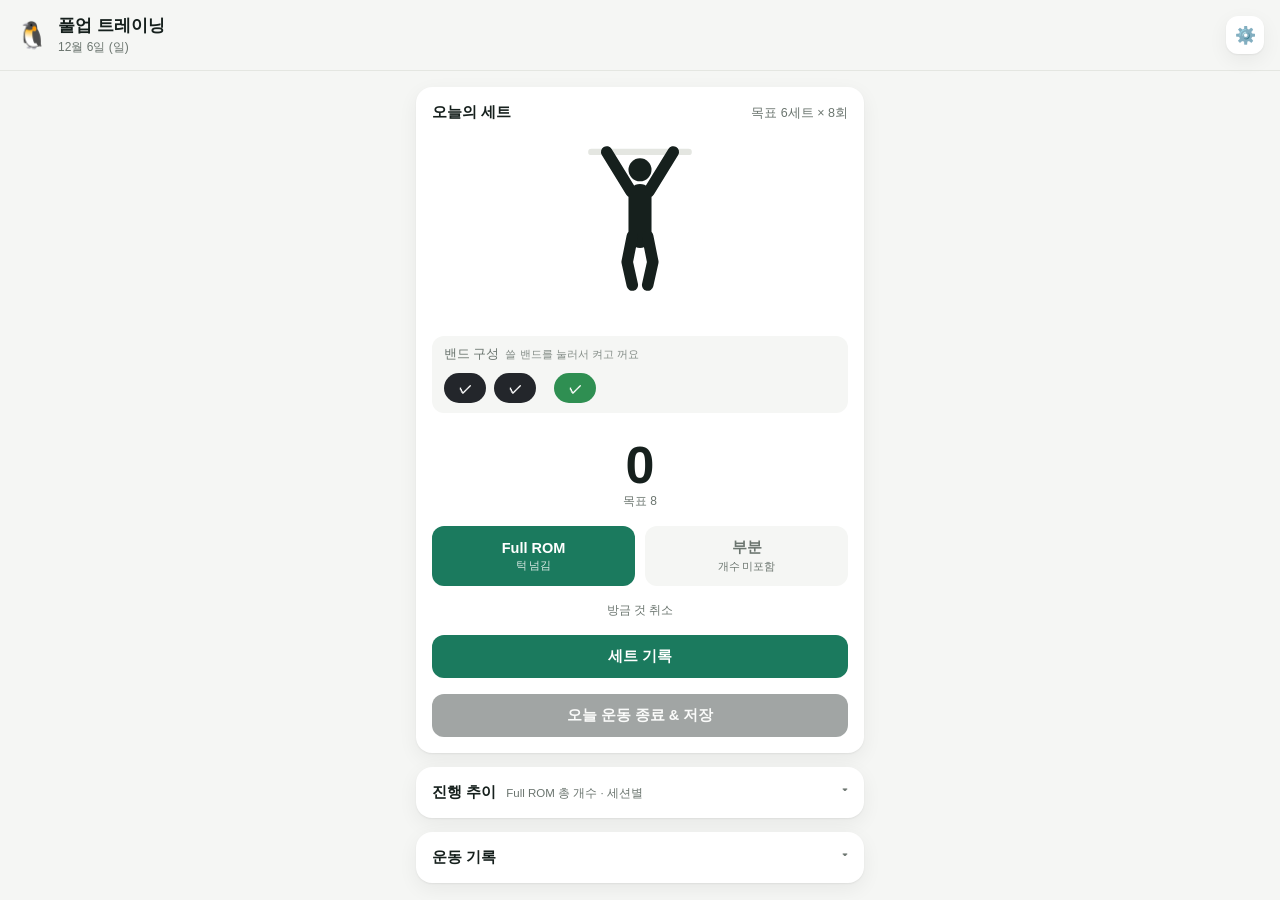
==== pullup/index.html @ 7bb06449 "pullup: 풀업 트레이닝 앱 추가 Co-Authored-By: Claude Opus 5.5 <noreply@anthropic.com>" ====
<!DOCTYPE html>
<html lang="ko">
<head>
<meta charset="UTF-8">
<meta name="viewport" content="width=device-width, initial-scale=1, viewport-fit=cover">
<title>풀업 트레이닝</title>
<meta name="description" content="풀업 세트 기록, 휴식 타이머, Full ROM 진행 추적">
<meta name="theme-color" content="#101314">
<link rel="stylesheet" href="style.css">
</head>
<body>

  <header class="topbar">
    <div class="topbar__title">
      <span class="topbar__emoji">🐧</span>
      <div>
        <h1>풀업 트레이닝</h1>
        <p class="topbar__date" id="todayLabel"></p>
      </div>
    </div>
    <button type="button" class="iconbtn" id="settingsToggle" aria-label="설정 열기">⚙️</button>
  </header>

  <main class="main">

    <section class="card banner banner--upgrade" id="downgradeBanner" hidden>
      <p id="downgradeText"></p>
      <button type="button" class="banner__dismiss" id="downgradeDismiss" aria-label="닫기">✕</button>
    </section>

    <section class="card workout" id="workoutCard">
      <div class="workout__head">
        <h2>오늘의 세트</h2>
        <span class="workout__target" id="targetLabel"></span>
      </div>

      <div class="figure" id="figure">
        <svg viewBox="0 0 100 150" aria-hidden="true">
          <line class="figure__bar" x1="12" y1="14" x2="88" y2="14"/>
          <line class="figure__floor" x1="10" y1="130" x2="90" y2="130"/>
          <path class="figure__limb" id="figArmL"/>
          <path class="figure__limb" id="figArmR"/>
          <circle class="figure__head" id="figHead" r="9"/>
          <path class="figure__torso" id="figTorso"/>
          <path class="figure__limb" id="figLegL"/>
          <path class="figure__limb" id="figLegR"/>
          <g id="figSweat"></g>
        </svg>
      </div>

      <div class="band-picker">
        <span class="band-picker__label">밴드 구성 <span class="band-picker__hint">쓸 밴드를 눌러서 켜고 꺼요</span></span>
        <div class="band-row__icons" id="bandIcons"></div>
      </div>

      <ol class="set-list" id="setList"></ol>

      <p class="warn" id="dropWarning" hidden>⚠️ 직전 세트보다 개수가 크게 줄었어요. 오늘은 여기서 마무리하는 것도 좋아요.</p>

      <form class="set-form" id="setForm">
        <div class="counter">
          <span class="counter__value" id="repsValue">0</span>
          <span class="counter__goal" id="repsGoal"></span>
          <span class="counter__partial" id="repsPartial" hidden></span>
        </div>

        <div class="rep-buttons">
          <button type="button" class="btn btn--rep" id="repFullBtn">
            Full ROM
            <small>턱 넘김</small>
          </button>
          <button type="button" class="btn btn--rep-partial" id="repPartialBtn">
            부분
            <small>개수 미포함</small>
          </button>
        </div>
        <button type="button" class="counter__undo" id="repUndo">방금 것 취소</button>

        <button type="submit" class="btn btn--primary" id="logSetBtn" disabled>세트 기록</button>
      </form>

      <div class="timer" id="timer" hidden>
        <p class="timer__label">휴식</p>
        <div class="timer__display" id="timerDisplay">02:30</div>
        <div class="timer__bar"><div class="timer__bar-fill" id="timerFill"></div></div>
        <div class="timer__controls">
          <button type="button" class="btn btn--ghost" id="timerToggle">시작</button>
          <button type="button" class="btn btn--ghost" id="timerReset">리셋</button>
          <button type="button" class="btn btn--ghost" id="timerAdd">+30초</button>
        </div>
        <button type="button" class="btn btn--primary" id="nextSetBtn">다음 세트 시작</button>
      </div>

      <button type="button" class="btn btn--finish" id="finishBtn" disabled>오늘 운동 종료 &amp; 저장</button>
    </section>

    <details class="card fold progress">
      <summary>진행 추이 <span class="progress__sub">Full ROM 총 개수 · 세션별</span></summary>
      <div class="chart" id="chart"></div>
      <p class="empty" id="chartEmpty" hidden>아직 기록이 없어요. 첫 세션을 저장하면 그래프가 시작돼요.</p>
    </details>

    <details class="card fold history">
      <summary>운동 기록</summary>
      <ul class="history__list" id="historyList"></ul>
      <p class="empty" id="historyEmpty" hidden>아직 저장된 운동이 없어요.</p>
    </details>

  </main>

  <div class="sheet" id="settingsSheet" aria-hidden="true">
    <div class="sheet__backdrop" id="settingsBackdrop"></div>
    <div class="sheet__panel">
      <div class="sheet__head">
        <h2>설정</h2>
        <button type="button" class="iconbtn" id="settingsClose" aria-label="설정 닫기">✕</button>
      </div>

      <label class="settings__row">
        <span>목표 세트 수</span>
        <input type="number" id="cfgTargetSets" min="1" max="20">
      </label>
      <label class="settings__row">
        <span>세트당 목표 횟수</span>
        <input type="number" id="cfgTargetReps" min="1" max="30">
      </label>
      <label class="settings__row">
        <span>세트 간 휴식(초)</span>
        <input type="number" id="cfgRestSeconds" min="30" max="600" step="10">
      </label>
      <label class="settings__row settings__row--check">
        <span>더 얇은 밴드 보유 중</span>
        <input type="checkbox" id="cfgHasThinnerBand">
      </label>
      <label class="settings__row">
        <span>보유한 검정 밴드 수</span>
        <input type="number" id="cfgBlackOwned" min="0" max="10">
      </label>
      <label class="settings__row">
        <span>보유한 초록 밴드 수</span>
        <input type="number" id="cfgGreenOwned" min="0" max="10">
      </label>

      <hr>

      <label class="settings__row settings__row--stack">
        <span>Google Sheets 연동 URL (Apps Script, 선택)</span>
        <input type="url" id="cfgSheetsUrl" placeholder="https://script.google.com/macros/s/.../exec">
      </label>
      <p class="settings__hint">비워두면 기기 로컬에만 저장돼요. apps-script.gs 참고해 배포 후 URL을 붙여넣으면 세트 저장 시 자동으로 시트에 쌓여요.</p>

      <hr>

      <div class="settings__actions">
        <button type="button" class="btn btn--ghost" id="exportBtn">데이터 내보내기 (JSON)</button>
        <label class="btn btn--ghost btn--file">
          데이터 가져오기
          <input type="file" id="importInput" accept="application/json" hidden>
        </label>
        <button type="button" class="btn btn--danger" id="resetBtn">전체 초기화</button>
      </div>
    </div>
  </div>

  <script src="script.js"></script>
</body>
</html>
---- pullup/style.css ----
:root {
  --bg: #f5f6f4;
  --card: #ffffff;
  --ink: #16201d;
  --muted: #6b756f;
  --line: #e4e6e1;
  --accent: #1b7a5e;
  --accent-ink: #ffffff;
  --amber: #b8791a;
  --amber-bg: #fdf3e2;
  --red: #b3402f;
  --black-chip: #23262b;
  --green-chip: #2f8f52;
  --shadow: 0 1px 2px rgba(20, 25, 22, 0.06), 0 6px 20px rgba(20, 25, 22, 0.06);
  --radius: 16px;
}

@media (prefers-color-scheme: dark) {
  :root {
    --bg: #101413;
    --card: #171c1a;
    --ink: #eef1ee;
    --muted: #93a099;
    --line: #262d2a;
    --accent: #3fc98d;
    --accent-ink: #08150f;
    --amber: #e0a13f;
    --amber-bg: #2a2110;
    --red: #e2685a;
    --black-chip: #2b2f34;
    --green-chip: #2f8f52;
    --shadow: 0 1px 2px rgba(0, 0, 0, 0.3), 0 6px 20px rgba(0, 0, 0, 0.35);
  }
}

* { box-sizing: border-box; }

html, body {
  margin: 0;
  background: var(--bg);
  color: var(--ink);
  font-family: -apple-system, BlinkMacSystemFont, "Pretendard", "Apple SD Gothic Neo", "Malgun Gothic", sans-serif;
  -webkit-tap-highlight-color: transparent;
}

h1, h2 { margin: 0; }

.topbar {
  position: sticky;
  top: 0;
  z-index: 5;
  display: flex;
  align-items: center;
  justify-content: space-between;
  padding: 14px 16px;
  background: var(--bg);
  border-bottom: 1px solid var(--line);
}
.topbar__title { display: flex; align-items: center; gap: 10px; }
.topbar__emoji { font-size: 26px; }
.topbar h1 { font-size: 17px; font-weight: 700; }
.topbar__date { margin: 2px 0 0; font-size: 12px; color: var(--muted); }

.iconbtn {
  border: none;
  background: var(--card);
  box-shadow: var(--shadow);
  width: 38px;
  height: 38px;
  border-radius: 12px;
  font-size: 17px;
  cursor: pointer;
}

.main {
  max-width: 480px;
  margin: 0 auto;
  padding: 16px;
  display: flex;
  flex-direction: column;
  gap: 14px;
}

.card {
  background: var(--card);
  border-radius: var(--radius);
  box-shadow: var(--shadow);
  padding: 16px;
}
.card h2 { font-size: 15px; font-weight: 700; }

.banner {
  display: flex;
  align-items: center;
  justify-content: space-between;
  gap: 10px;
  background: var(--amber-bg);
  border: 1px solid color-mix(in srgb, var(--amber) 35%, transparent);
}
.banner[hidden] {
  display: none;
}
.banner p { margin: 0; font-size: 13.5px; line-height: 1.5; color: var(--amber); font-weight: 600; }
.banner__dismiss {
  border: none;
  background: transparent;
  color: var(--amber);
  font-size: 14px;
  cursor: pointer;
  flex-shrink: 0;
}

.workout__head { display: flex; align-items: baseline; justify-content: space-between; margin-bottom: 12px; }
.workout__target { font-size: 12.5px; color: var(--muted); }

.figure { display: flex; justify-content: center; margin-bottom: 10px; }
.figure svg { width: 128px; height: 192px; display: block; }
.figure__limb {
  fill: none;
  stroke: var(--ink);
  stroke-width: 9;
  stroke-linecap: round;
  stroke-linejoin: round;
}
.figure__torso {
  fill: none;
  stroke: var(--ink);
  stroke-width: 18;
  stroke-linecap: round;
}
.figure__head { fill: var(--ink); }
.figure__bar,
.figure__floor {
  stroke: var(--line);
  stroke-width: 5;
  stroke-linecap: round;
  transition: opacity 0.3s;
}
.figure__floor { opacity: 0; }
.figure.is-resting .figure__bar { opacity: 0; }
.figure.is-resting .figure__floor { opacity: 1; }
.figure__limb, .figure__torso { transition: stroke 0.4s; }
.figure__head { transition: fill 0.4s; }

.figure.is-goal .figure__limb,
.figure.is-goal .figure__torso { stroke: var(--accent); }
.figure.is-goal .figure__head { fill: var(--accent); }

.figure.is-over1 .figure__limb,
.figure.is-over1 .figure__torso { stroke: var(--amber); }
.figure.is-over1 .figure__head { fill: var(--amber); }

.figure.is-over2 .figure__limb,
.figure.is-over2 .figure__torso { stroke: var(--red); }
.figure.is-over2 .figure__head { fill: var(--red); }
.figure.is-over2 svg { animation: tremble 0.16s infinite; }

@keyframes tremble {
  0%   { transform: translate(0, 0); }
  25%  { transform: translate(0.9px, -0.6px); }
  50%  { transform: translate(-0.7px, 0.5px); }
  75%  { transform: translate(0.5px, 0.7px); }
  100% { transform: translate(0, 0); }
}

.sweat {
  fill: #6aa9d8;
  animation: sweatFly 0.7s ease-out forwards;
}
@keyframes sweatFly {
  0%   { transform: translate(0, 0); opacity: 0.9; }
  100% { transform: translate(var(--dx), var(--dy)); opacity: 0; }
}

@media (prefers-reduced-motion: reduce) {
  .figure.is-over2 svg { animation: none; }
  .sweat { animation-duration: 0.01s; }
}

.counter {
  display: flex;
  flex-direction: column;
  align-items: center;
  gap: 2px;
  margin-bottom: 2px;
}
.counter__value {
  font-size: 52px;
  font-weight: 800;
  line-height: 1;
  font-variant-numeric: tabular-nums;
  transition: transform 0.12s, color 0.3s;
}
.counter.is-bumped .counter__value { transform: scale(1.14); }
.counter.is-goal .counter__value { color: var(--accent); }
.counter.is-over1 .counter__value { color: var(--amber); }
.counter.is-over2 .counter__value { color: var(--red); }
.counter__goal { font-size: 12px; color: var(--muted); }

.counter__partial { font-size: 12px; color: var(--muted); }

.rep-buttons { display: flex; gap: 10px; }
.btn--rep,
.btn--rep-partial {
  display: flex;
  flex-direction: column;
  align-items: center;
  justify-content: center;
  gap: 3px;
  flex: 1;
  padding: 18px 8px;
}
.btn--rep {
  background: var(--accent);
  color: var(--accent-ink);
  font-size: 16px;
}
.btn--rep small { font-size: 10.5px; font-weight: 500; opacity: 0.85; }
.btn--rep-partial {
  background: var(--bg);
  color: var(--muted);
  border: 1px solid var(--line);
  font-size: 15px;
}
.btn--rep-partial small { font-size: 10.5px; font-weight: 500; }
.btn--rep:active,
.btn--rep-partial:active { transform: scale(0.98); }

.counter__undo {
  border: none;
  background: none;
  color: var(--muted);
  font-size: 12px;
  padding: 2px;
  cursor: pointer;
  align-self: center;
}

.band-picker {
  display: flex;
  flex-wrap: wrap;
  align-items: center;
  gap: 10px 16px;
  padding: 10px 12px;
  background: var(--bg);
  border-radius: 12px;
  margin-bottom: 14px;
}
.band-picker__label {
  font-size: 12.5px;
  color: var(--muted);
  width: 100%;
  display: flex;
  align-items: baseline;
  gap: 6px;
  flex-wrap: wrap;
}
.band-picker__hint { font-size: 11px; color: var(--muted); opacity: 0.8; }
.chip {
  font-size: 12px;
  font-weight: 700;
  padding: 3px 9px;
  border-radius: 999px;
  color: #fff;
  flex-shrink: 0;
}
.chip--black { background: var(--black-chip); }
.chip--green { background: var(--green-chip); }

.band-row__icons { display: flex; gap: 8px; flex-wrap: wrap; }
.band-icon--group-start { margin-left: 10px; }
.band-icon {
  width: 42px;
  height: 30px;
  border-radius: 999px;
  cursor: pointer;
  font-size: 13px;
  font-weight: 700;
  color: #fff;
  border: 2px solid transparent;
  display: flex;
  align-items: center;
  justify-content: center;
  transition: opacity 0.15s, transform 0.1s;
}
.band-icon:active { transform: scale(0.94); }
.band-icon--black { background: var(--black-chip); }
.band-icon--green { background: var(--green-chip); }
.band-icon.is-off {
  background: transparent;
  color: var(--muted);
  opacity: 0.55;
}
.band-icon--black.is-off { border-color: var(--black-chip); }
.band-icon--green.is-off { border-color: var(--green-chip); }

.stepper {
  width: 26px;
  height: 26px;
  border-radius: 8px;
  border: 1px solid var(--line);
  background: var(--card);
  font-size: 15px;
  line-height: 1;
  cursor: pointer;
  color: var(--ink);
}
.stepper--lg {
  width: 48px;
  height: 48px;
  border-radius: 12px;
  font-size: 20px;
}
.stepper--lg:active { background: var(--bg); }

.set-list { list-style: none; margin: 0 0 12px; padding: 0; display: flex; flex-direction: column; gap: 8px; }
.set-row {
  display: flex;
  align-items: center;
  gap: 10px;
  padding: 8px 10px;
  background: var(--bg);
  border-radius: 10px;
  font-size: 13.5px;
}
.set-row__num { font-weight: 700; color: var(--muted); width: 20px; flex-shrink: 0; }
.set-row__reps { font-weight: 700; }
.set-row__rom { flex-shrink: 0; }
.set-row__rom--yes { color: var(--accent); }
.set-row__rom--no { color: var(--muted); }
.set-row__bands { margin-left: auto; display: flex; gap: 6px; font-size: 11px; }
.set-row__del {
  border: none;
  background: transparent;
  color: var(--muted);
  cursor: pointer;
  font-size: 13px;
  padding: 2px 4px;
}

.warn {
  background: color-mix(in srgb, var(--red) 12%, transparent);
  color: var(--red);
  padding: 8px 10px;
  border-radius: 10px;
  font-size: 12.5px;
  margin: 0 0 12px;
}

.set-form { display: flex; flex-direction: column; gap: 14px; margin-bottom: 16px; }

.set-form__check {
  display: flex;
  align-items: center;
  gap: 8px;
  font-size: 13.5px;
}
.set-form__check input { width: 18px; height: 18px; }

.btn {
  border: none;
  border-radius: 12px;
  padding: 12px 16px;
  font-size: 14.5px;
  font-weight: 700;
  cursor: pointer;
}
.btn--primary { background: var(--accent); color: var(--accent-ink); }
.btn--ghost { background: var(--bg); color: var(--ink); border: 1px solid var(--line); }
.btn--danger { background: transparent; color: var(--red); border: 1px solid color-mix(in srgb, var(--red) 40%, transparent); }
.btn--finish {
  width: 100%;
  background: var(--ink);
  color: var(--bg);
}
.btn--finish:disabled { opacity: 0.4; cursor: not-allowed; }
.btn--file { text-align: center; }

.timer { margin-bottom: 16px; }
.set-form[hidden],
.timer[hidden] { display: none; }
.timer__label {
  margin: 0 0 4px;
  text-align: center;
  font-size: 12.5px;
  font-weight: 700;
  color: var(--muted);
}
.timer__display {
  text-align: center;
  font-size: 34px;
  font-weight: 800;
  font-variant-numeric: tabular-nums;
  letter-spacing: 1px;
}
.timer__bar {
  height: 6px;
  background: var(--bg);
  border-radius: 999px;
  overflow: hidden;
  margin: 8px 0 12px;
}
.timer__bar-fill {
  height: 100%;
  width: 100%;
  background: var(--accent);
  transition: width 1s linear;
}
.timer__controls { display: grid; grid-template-columns: 1fr 1fr 1fr; gap: 8px; margin-bottom: 12px; }
#nextSetBtn { width: 100%; }

.fold > summary {
  cursor: pointer;
  font-size: 15px;
  font-weight: 700;
  list-style: none;
}
.fold > summary::-webkit-details-marker { display: none; }
.fold > summary::after {
  content: '▾';
  float: right;
  color: var(--muted);
  font-size: 11px;
}
.fold[open] > summary::after { content: '▴'; }

.progress__sub { font-size: 11.5px; font-weight: 500; color: var(--muted); margin-left: 6px; }
.chart { margin-top: 12px; }
.chart svg { width: 100%; height: auto; display: block; }
.empty { font-size: 13px; color: var(--muted); text-align: center; padding: 10px 0; margin: 0; }

.history__list { list-style: none; margin: 12px 0 0; padding: 0; display: flex; flex-direction: column; gap: 8px; }
.history__item { background: var(--bg); border-radius: 12px; overflow: hidden; }
.history__item summary {
  cursor: pointer;
  padding: 10px 12px;
  font-size: 13.5px;
  font-weight: 600;
  display: flex;
  justify-content: space-between;
  align-items: center;
  gap: 8px;
}
.history__item summary::-webkit-details-marker { display: none; }
.history__item summary .arrow { color: var(--muted); font-size: 11px; }
.history__body { padding: 0 12px 12px; }
.history__sets { list-style: none; margin: 0 0 8px; padding: 0; font-size: 12.5px; color: var(--muted); display: flex; flex-direction: column; gap: 4px; }
.history__delete {
  border: none;
  background: transparent;
  color: var(--red);
  font-size: 12px;
  cursor: pointer;
  padding: 0;
}

.sheet {
  position: fixed;
  inset: 0;
  z-index: 20;
  visibility: hidden;
  pointer-events: none;
}
.sheet.is-open { visibility: visible; pointer-events: auto; }
.sheet__backdrop {
  position: absolute;
  inset: 0;
  background: rgba(0, 0, 0, 0.35);
  opacity: 0;
  transition: opacity 0.2s;
}
.sheet.is-open .sheet__backdrop { opacity: 1; }
.sheet__panel {
  position: absolute;
  right: 0;
  top: 0;
  bottom: 0;
  width: min(360px, 90vw);
  background: var(--card);
  box-shadow: var(--shadow);
  padding: 18px;
  overflow-y: auto;
  transform: translateX(100%);
  transition: transform 0.25s ease;
}
.sheet.is-open .sheet__panel { transform: translateX(0); }
.sheet__head { display: flex; justify-content: space-between; align-items: center; margin-bottom: 14px; }

.settings__row {
  display: flex;
  align-items: center;
  justify-content: space-between;
  gap: 10px;
  font-size: 13.5px;
  padding: 9px 0;
}
.settings__row--stack { flex-direction: column; align-items: stretch; gap: 6px; }
.settings__row--check input { width: 18px; height: 18px; }
.settings__row input[type="number"],
.settings__row input[type="url"] {
  width: 130px;
  padding: 7px 9px;
  border-radius: 8px;
  border: 1px solid var(--line);
  background: var(--bg);
  color: var(--ink);
  font-size: 13.5px;
}
.settings__row--stack input { width: 100%; }
.settings__hint { font-size: 11.5px; color: var(--muted); line-height: 1.5; margin: 2px 0 0; }

.settings__actions { display: flex; flex-direction: column; gap: 8px; margin-top: 6px; }

hr { border: none; border-top: 1px solid var(--line); margin: 12px 0; }
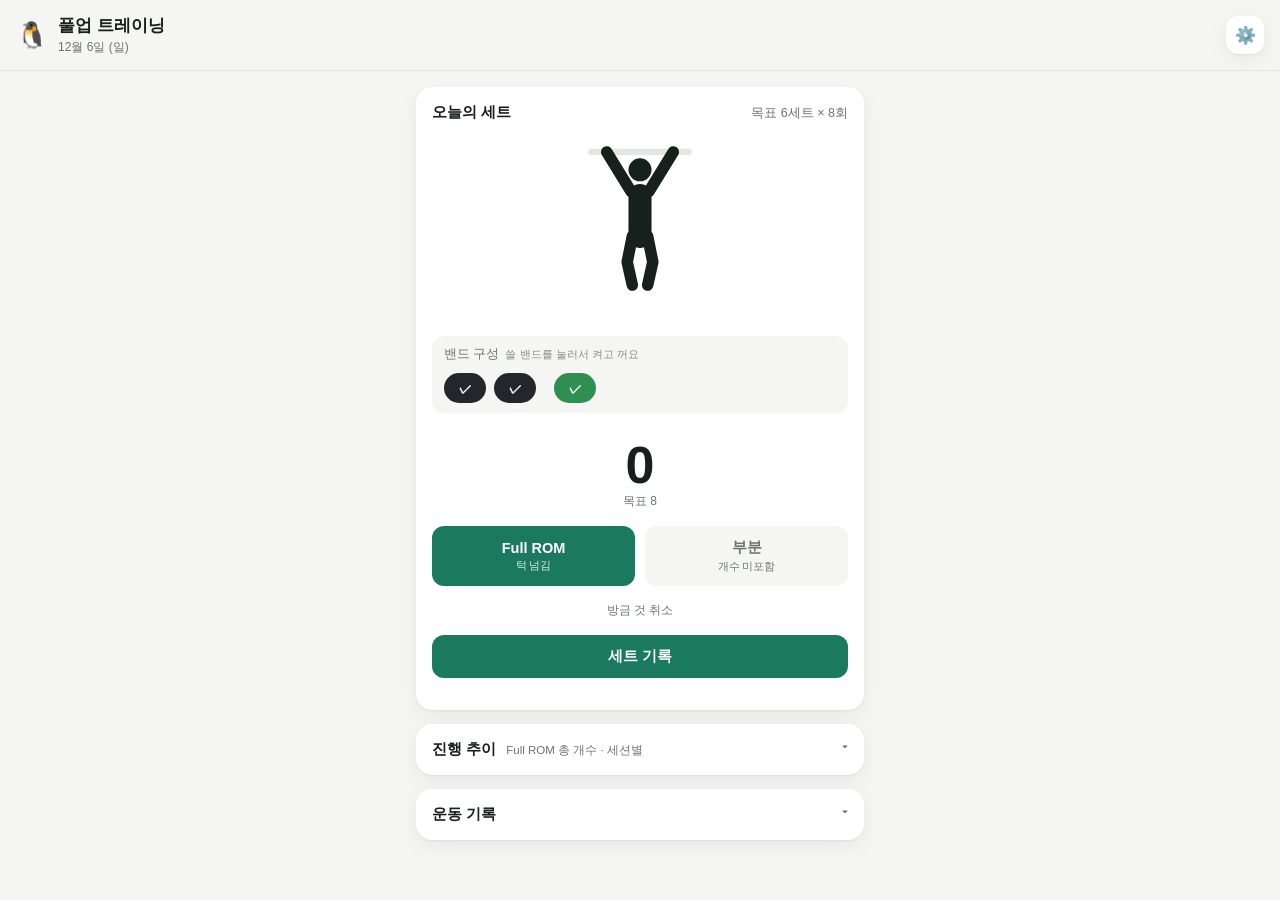
==== commit 04f7d07d: "pullup: 픽토그램을 엔진과 운동 정의로 분리, 휴식 화면 버그 수정 - 휴식 중 리셋이 휴식을 끝내던 문제 수정 - 운동 종료 버튼은 휴식 화면에만 표시  Co-Authore" ====
--- a/pullup/index.html
+++ b/pullup/index.html
@@ -34,19 +34,7 @@
         <span class="workout__target" id="targetLabel"></span>
       </div>
 
-      <div class="figure" id="figure">
-        <svg viewBox="0 0 100 150" aria-hidden="true">
-          <line class="figure__bar" x1="12" y1="14" x2="88" y2="14"/>
-          <line class="figure__floor" x1="10" y1="130" x2="90" y2="130"/>
-          <path class="figure__limb" id="figArmL"/>
-          <path class="figure__limb" id="figArmR"/>
-          <circle class="figure__head" id="figHead" r="9"/>
-          <path class="figure__torso" id="figTorso"/>
-          <path class="figure__limb" id="figLegL"/>
-          <path class="figure__limb" id="figLegR"/>
-          <g id="figSweat"></g>
-        </svg>
-      </div>
+      <div class="figure" id="figure"></div>
 
       <div class="band-picker">
         <span class="band-picker__label">밴드 구성 <span class="band-picker__hint">쓸 밴드를 눌러서 켜고 꺼요</span></span>
@@ -89,9 +77,8 @@
           <button type="button" class="btn btn--ghost" id="timerAdd">+30초</button>
         </div>
         <button type="button" class="btn btn--primary" id="nextSetBtn">다음 세트 시작</button>
+        <button type="button" class="btn btn--finish" id="finishBtn" disabled>오늘 운동 종료 &amp; 저장</button>
       </div>
-
-      <button type="button" class="btn btn--finish" id="finishBtn" disabled>오늘 운동 종료 &amp; 저장</button>
     </section>
 
     <details class="card fold progress">
@@ -162,6 +149,8 @@
     </div>
   </div>
 
+  <script src="figure.js"></script>
+  <script src="exercises.js"></script>
   <script src="script.js"></script>
 </body>
 </html>
--- a/pullup/style.css
+++ b/pullup/style.css
@@ -129,16 +129,14 @@
   stroke-linecap: round;
 }
 .figure__head { fill: var(--ink); }
-.figure__bar,
-.figure__floor {
+.figure__prop {
   stroke: var(--line);
   stroke-width: 5;
   stroke-linecap: round;
+  opacity: 0;
   transition: opacity 0.3s;
 }
-.figure__floor { opacity: 0; }
-.figure.is-resting .figure__bar { opacity: 0; }
-.figure.is-resting .figure__floor { opacity: 1; }
+.figure__prop.is-on { opacity: 1; }
 .figure__limb, .figure__torso { transition: stroke 0.4s; }
 .figure__head { transition: fill 0.4s; }
 
@@ -407,7 +405,7 @@
   transition: width 1s linear;
 }
 .timer__controls { display: grid; grid-template-columns: 1fr 1fr 1fr; gap: 8px; margin-bottom: 12px; }
-#nextSetBtn { width: 100%; }
+#nextSetBtn { width: 100%; margin-bottom: 10px; }
 
 .fold > summary {
   cursor: pointer;
